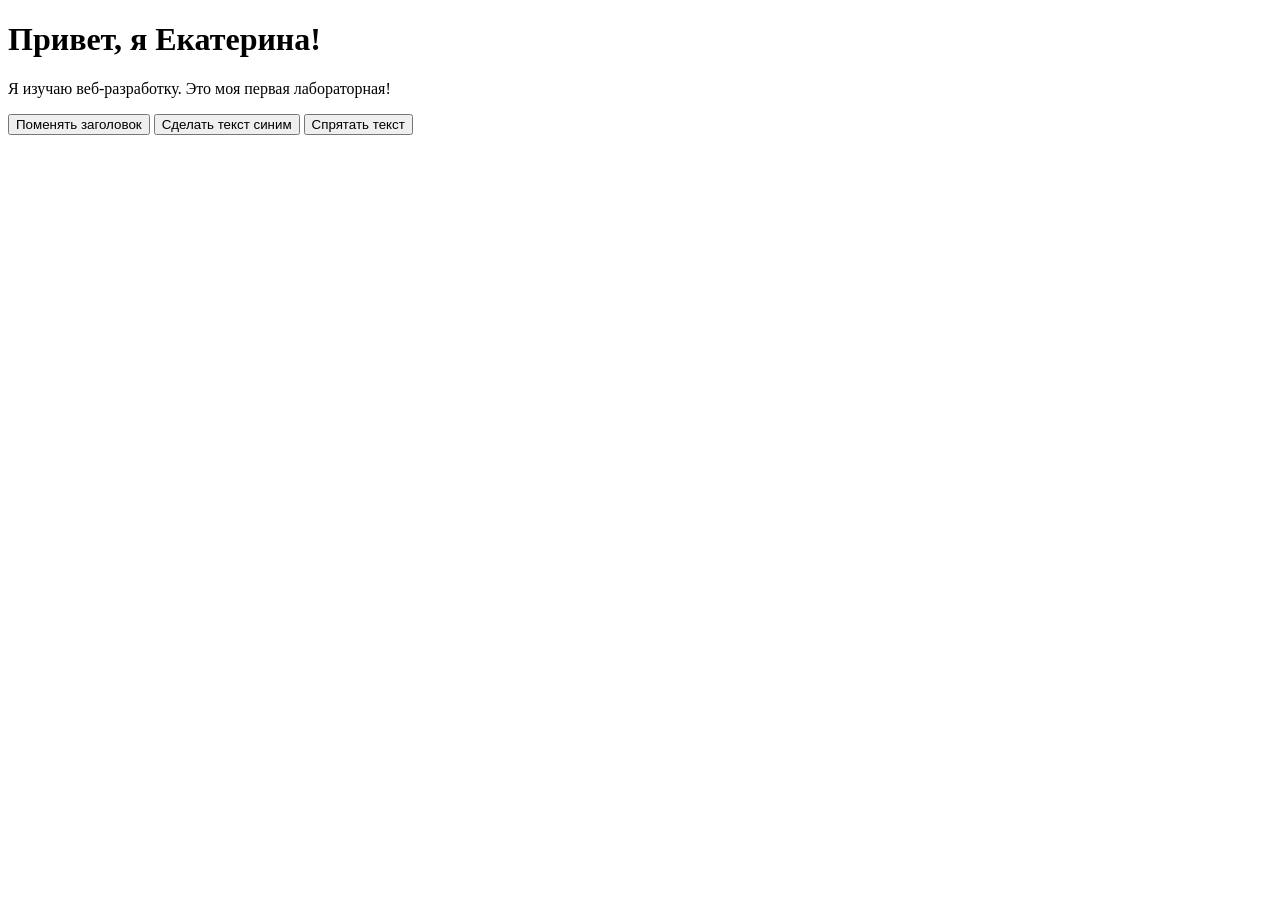
==== лаб 1/index.html @ 5615cb9e "first commit" ====
<!DOCTYPE html>
<html lang="ru">
<head>
<meta charset="UTF-8">
<title>Моя визитка</title>
<script src="script.js" defer></script>
</head>
<body>
<h1 id="main-title">Привет, я Екатерина!</h1>
<p id="description-text">Я изучаю веб-разработку. Это моя первая лабораторная!</p>
<button id="change-title-btn">Поменять заголовок</button>
<button id="change-color-btn">Сделать текст синим</button>
<button id="toggle-text-btn">Спрятать текст</button>
</body>
</html>
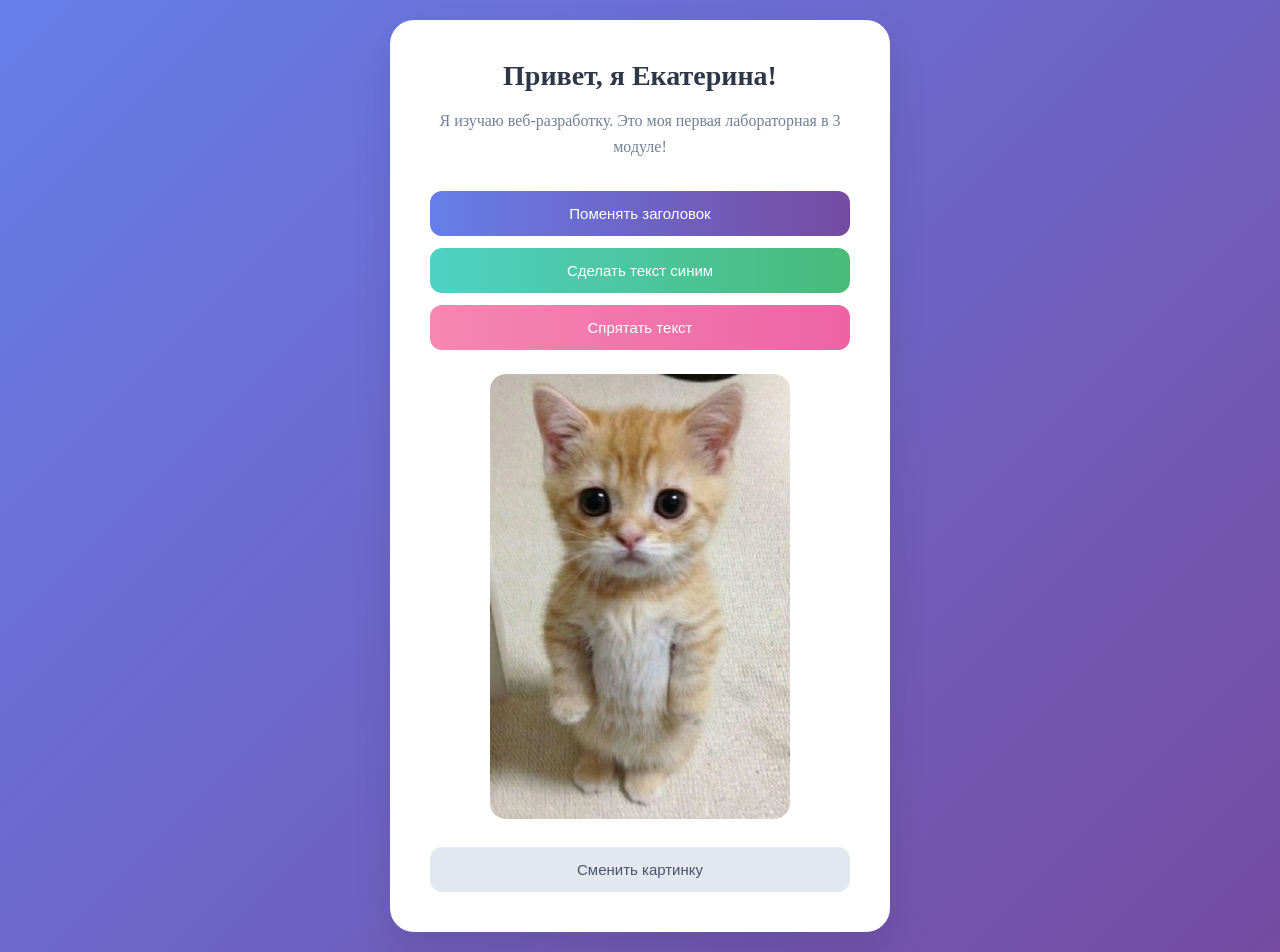
==== commit dfd6f639: "lab-1" ====
--- a/лаб 1/index.html
+++ b/лаб 1/index.html
@@ -1,15 +1,27 @@
 <!DOCTYPE html>
 <html lang="ru">
 <head>
-<meta charset="UTF-8">
-<title>Моя визитка</title>
-<script src="script.js" defer></script>
+  <meta charset="UTF-8">
+  <title>Моя визитка</title>
+  <link rel="stylesheet" href="style.css">
 </head>
 <body>
-<h1 id="main-title">Привет, я Екатерина!</h1>
-<p id="description-text">Я изучаю веб-разработку. Это моя первая лабораторная!</p>
-<button id="change-title-btn">Поменять заголовок</button>
-<button id="change-color-btn">Сделать текст синим</button>
-<button id="toggle-text-btn">Спрятать текст</button>
+  <div class="card">
+    <h1 id="main-title">Привет, я Екатерина!</h1>
+    <p id="description-text">Я изучаю веб‑разработку. Это моя первая лабораторная в 3 модуле!</p>
+
+    <div class="button-group">
+      <button id="change-title-btn" class="btn">Поменять заголовок</button>
+      <button id="change-color-btn" class="btn">Сделать текст синим</button>
+      <button id="toggle-text-btn" class="btn">Спрятать текст</button>
+    </div>
+
+    <div class="image-container">
+      <img id="my-image" src="img/img1.jpg" alt="Моя картинка">
+    </div>
+    <button id="change-img-btn" class="btn btn-secondary">Сменить картинку</button>
+  </div>
+
+  <script src="script.js" defer></script>
 </body>
 </html>
--- a/лаб 1/style.css
+++ b/лаб 1/style.css
@@ -0,0 +1,101 @@
+* {
+  margin: 0;
+  padding: 0;
+  box-sizing: border-box;
+}
+
+body {
+  font-family: Klukva;
+  background: linear-gradient(135deg, #667eea 0%, #764ba1 100%);
+  min-height: 100vh;
+  display: flex;
+  align-items: center;
+  justify-content: center;
+  padding: 20px;
+}
+
+.card {
+  background: white;
+  border-radius: 24px;
+  padding: 40px;
+  width: 100%;
+  max-width: 500px;
+  box-shadow: 0 20px 40px rgba(0, 0, 0, 0.1);
+  text-align: center;
+  animation: fadeIn 0.6s ease-out;
+}
+
+@keyframes fadeIn {
+  from { opacity: 0; transform: translateY(20px); }
+  to { opacity: 1; transform: translateY(0); }
+}
+
+h1 {
+  color: #2d3748;
+  margin-bottom: 16px;
+  font-size: 28px;
+  font-weight: 700;
+}
+
+#description-text {
+  color: #718096;
+  margin-bottom: 32px;
+  line-height: 1.6;
+  font-size: 16px;
+}
+
+.button-group {
+  display: flex;
+  flex-direction: column;
+  gap: 12px;
+  margin-bottom: 24px;
+}
+
+.btn {
+  padding: 14px 24px;
+  border: none;
+  border-radius: 12px;
+  font-size: 15px;
+  font-weight: 500;
+  cursor: pointer;
+  transition: all 0.3s ease;
+  text-transform: none;
+}
+
+.btn:hover {
+  transform: translateY(-2px);
+  box-shadow: 0 8px 25px rgba(102, 126, 234, 0.4);
+}
+
+#change-title-btn {
+  background: linear-gradient(90deg, #667eea, #764ba1);
+  color: white;
+}
+
+#change-color-btn {
+  background: linear-gradient(90deg, #4fd1c5, #48bb78);
+  color: white;
+}
+
+#toggle-text-btn {
+  background: linear-gradient(90deg, #f687b0, #ed64a6);
+  color: white;
+}
+
+#change-img-btn {
+  width: 100%;
+  background: #e2e8f0;
+  color: #4a5568;
+}
+
+.image-container {
+  margin: 24px 0;
+}
+
+.image-container img {
+  width: 100%;
+  max-width: 300px;
+  height: auto;
+  border-radius: 16px;
+  overflow: hidden;
+}
